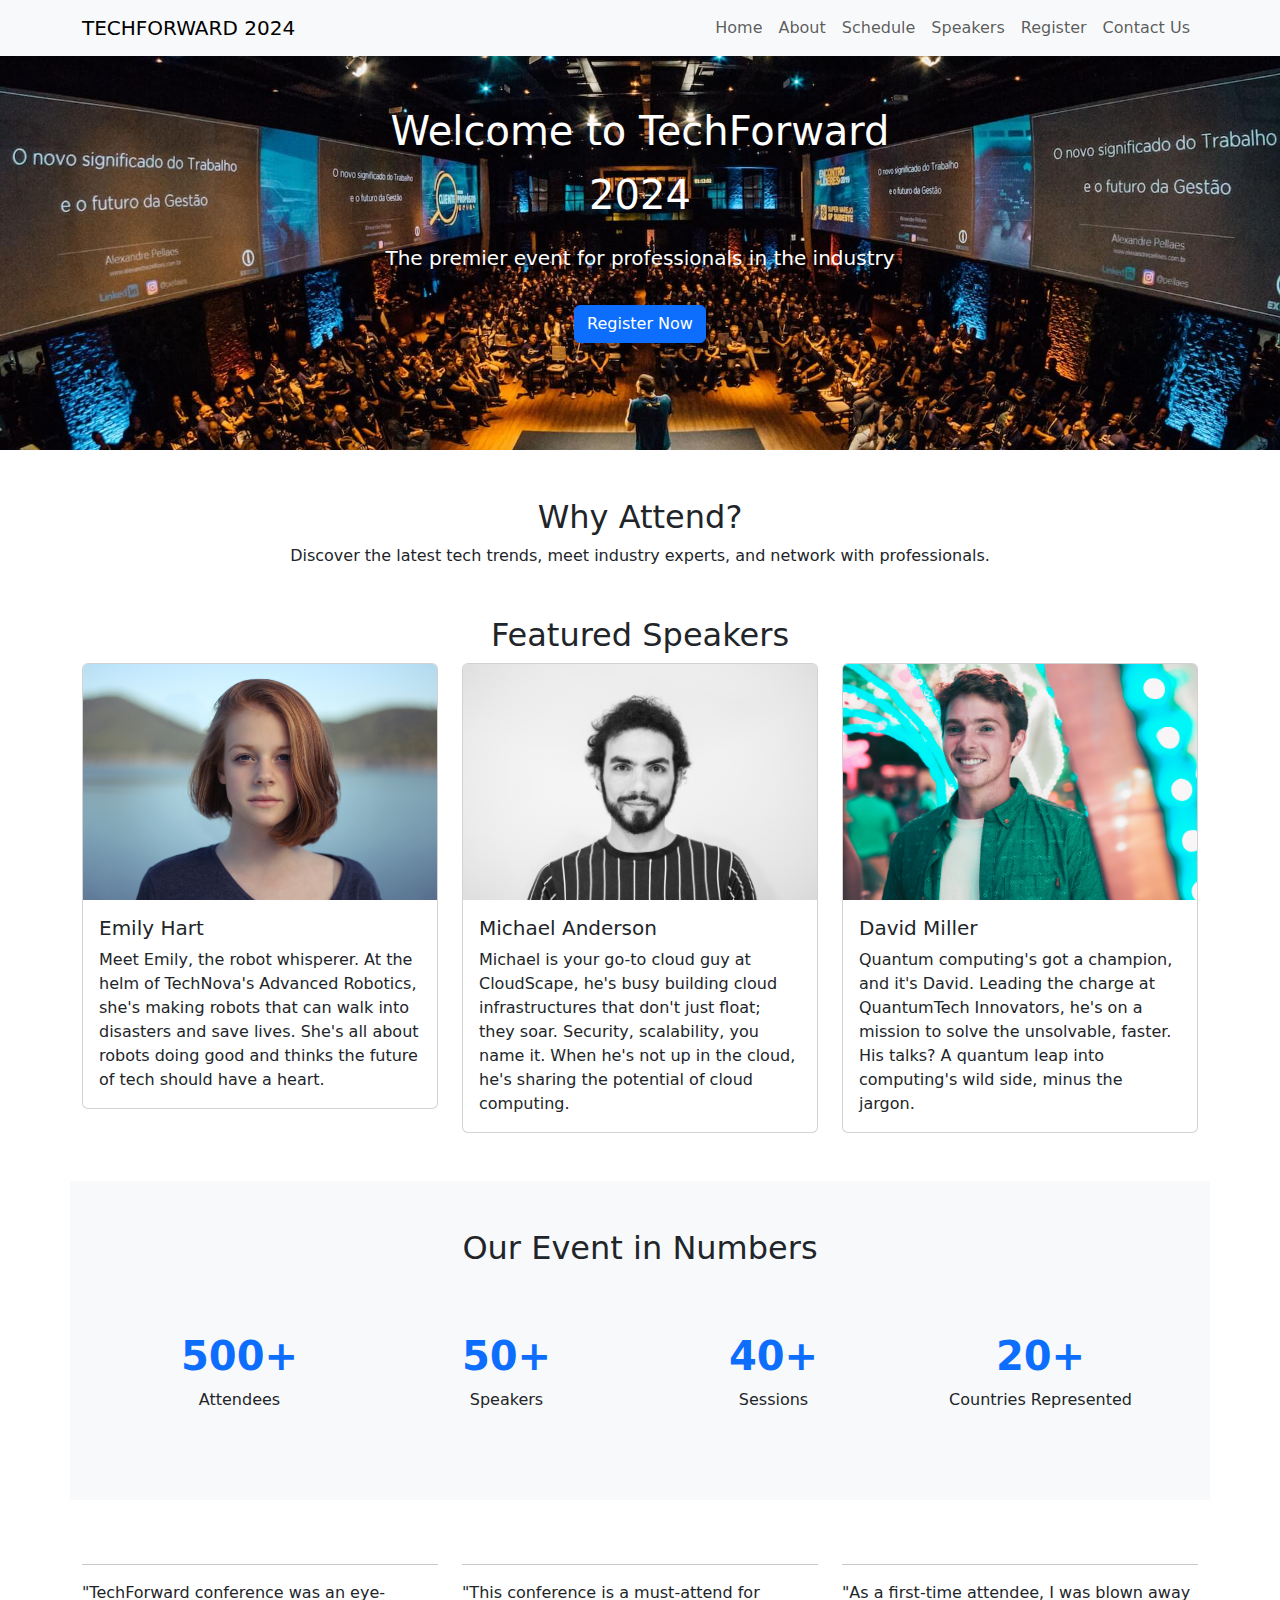
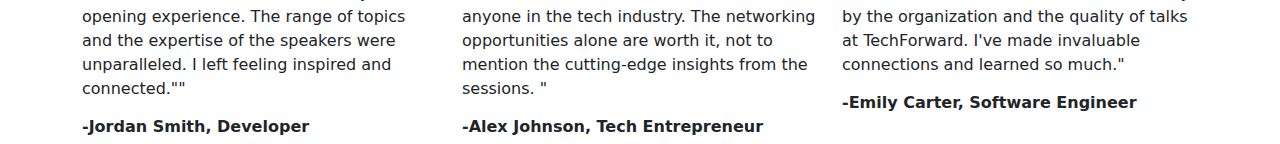
==== index.html @ f4eaa7ef "finished top- half of homepage" ====
<html lang="en">
  <head>
    <meta charset="UTF-8" />
    <meta name="viewport" content="width=device-width, initial-scale=1.0" />
    <title>First Project</title>
    <link rel="stylesheet" href="./style.css" />
    <!-- Bootstrap CSS link -->
    <link
      rel="stylesheet"
      href="https://cdn.jsdelivr.net/npm/bootstrap@5.3.3/dist/css/bootstrap.min.css"
    />
  </head>
  <body>
    <!-- Navigation Bar -->
    <nav class="navbar navbar-expand-lg bg-light position-fixed z-3  w-100">
      <div class="container">
        <a class="navbar-brand text-uppercase" href="index.html">
          TechForward 2024
        </a>
        <button
          class="navbar-toggler"
          type="button"
          data-bs-toggle="collapse"
          data-bs-target="#navbarNav"
          aria-controls="navbarNav"
          aria-expanded="false"
          aria-label="Toggle navigation"
        >
          <span class="navbar-toggler-icon"></span>
        </button>
        <div class="collapse navbar-collapse" id="navbarNav">
          <ul class="navbar-nav ms-auto">
            <li class="nav-item">
              <a class="nav-link text-gray" href="index.html">Home</a>
            </li>
            <li class="nav-item">
              <a class="nav-link" href="about.html">About</a>
            </li>
            <li class="nav-item">
              <a class="nav-link" href="schedule.html">Schedule</a>
            </li>
            <li class="nav-item">
              <a class="nav-link" href="speakers.html">Speakers</a>
            </li>
            <li class="nav-item">
              <a class="nav-link" href="register.html">Register</a>
            </li>
            <li class="nav-item">
              <a class="nav-link" href="contact-us.html">Contact Us</a>
            </li>
          </ul>
        </div>
      </div>
    </nav>

    <!-- Hero Section -->
    <section class="hero-banner">
      <div class="p-5 text-center bg-image rounded-3">
        <div class="text-white">
          <h1 class="mb-3 fw-normal">Welcome to TechForward</h1>
          <h1 class="fw-normal">2024</h1>
          <p class="mt-4 fs-5">
            The premier event for professionals in the industry
          </p>
          <a class="btn btn-primary mt-3" href="register.htlm" role="button">
            Register Now
          </a>
        </div>
      </div>
    </section>
    <!-- Why Attend? Section -->
    <div class="container text-center my-5">
      <h2 class="fw-normal">Why Attend?</h2>
      <p>
        Discover the latest tech trends, meet industry experts, and network with
        professionals.
      </p>
    </div>

    <!-- Featured Speakers -->
    <div class="container my-3">
      <h2 class="text-center fw-normal">Featured Speakers</h2>
      <div class="row">
        <div class="col-md-4">
          <a class="card-link text-decoration-none" href="speaker.html">
            <div class="card">
              <img
                src="./img/person-1.jpg"
                class="card-img-top"
                alt="Emily Hart"
              />
              <div class="card-body">
                <h5 class="card-title">Emily Hart</h5>
                <p class="card-text">
                  Meet Emily, the robot whisperer. At the helm of TechNova's
                  Advanced Robotics, she's making robots that can walk into
                  disasters and save lives. She's all about robots doing good
                  and thinks the future of tech should have a heart.
                </p>
              </div>
            </div>
          </a>
        </div>
        <div class="col-md-4">
          <div class="card">
            <img
              src="./img/person-2.jpg"
              class="card-img-top"
              alt="Michael Anderson"
            />
            <div class="card-body">
              <h5 class="card-title">Michael Anderson</h5>
              <p class="card-text">
                Michael is your go-to cloud guy at CloudScape, he's busy
                building cloud infrastructures that don't just float; they soar.
                Security, scalability, you name it. When he's not up in the
                cloud, he's sharing the potential of cloud computing.
              </p>
            </div>
          </div>
        </div>
        <div class="col-md-4">
          <div class="card">
            <img
              src="./img/person-3.jpg"
              class="card-img-top"
              alt="David Miller"
            />
            <div class="card-body">
              <h5 class="card-title">David Miller</h5>
              <p class="card-text">
                Quantum computing's got a champion, and it's David. Leading the
                charge at QuantumTech Innovators, he's on a mission to solve the
                unsolvable, faster. His talks? A quantum leap into computing's
                wild side, minus the jargon.
              </p>
            </div>
          </div>
        </div>
      </div>
    </div>

    <!-- Event Numbers Section -->
    <div class="container my-5 text-center bg-body-tertiary p-5">
      <h2 class="fw-normal mb-5">Our Event in Numbers</h2>
      <div class="row pb-4 pt-3">
        <div class="col-md-3 col-6">
          <h1 class="text-primary fw-bold">500+</h1>
          <p>Attendees</p>
        </div>
        <div class="col-md-3 col-6">
          <h1 class="text-primary fw-bold">50+</h1>
          <p>Speakers</p>
        </div>
        <div class="col-md-3 col-6">
          <h1 class="text-primary fw-bold">40+</h1>
          <p>Sessions</p>
        </div>
        <div class="col-md-3 col-6">
          <h1 class="text-primary fw-bold">20+</h1>
          <p>Countries Represented</p>
        </div>
      </div>
    </div>

    <!-- What People Are Saying Section-->
    <div class="container">
      <div class="row">
        <div class="col">
          <hr>
          <p>
            "TechForward conference was an eye-opening experience. The range of
            topics and the expertise of the speakers were unparalleled. I left
            feeling inspired and connected.""
          </p>
          <h6 class="fw-bold">-Jordan Smith, Developer</h6>
        </div>
        <div class="col">
          <hr />
          <p>
            "This conference is a must-attend for anyone in the tech industry.
            The networking opportunities alone are worth it, not to mention the
            cutting-edge insights from the sessions. "
          </p>
          <h6 class="fw-bold">-Alex Johnson, Tech Entrepreneur</h6>
        </div>
        <div class="col">
          <hr />
          <p>
            "As a first-time attendee, I was blown away by the organization and
            the quality of talks at TechForward. I've made invaluable
            connections and learned so much."
          </p>
          <h6 class="fw-bold">-Emily Carter, Software Engineer</h6>
        </div>
      </div>
    </div>
    <!-- Bootstrap JS link -->
    <script src="https://cdn.jsdelivr.net/npm/bootstrap@5.3.3/dist/js/bootstrap.bundle.min.js"></script>
  </body>
</html>
---- style.css ----
.hero-banner {
    background-image: url("./img/banner.jpg");
    background-size: cover;
    background-position: center;
    height: 50vh;
    display: flex;
    justify-content: center;
    flex-direction: column;
}

.card {
    transition: transform 0.3s, box-shadow 0.3s;
}

.card:hover {
    transform: translateY(-5px);
    box-shadow: 0 4px 8px rgba(0, 0, 0, 0.3);
}

.card:hover .card-body {
    color: rgb(20, 110, 206);
}
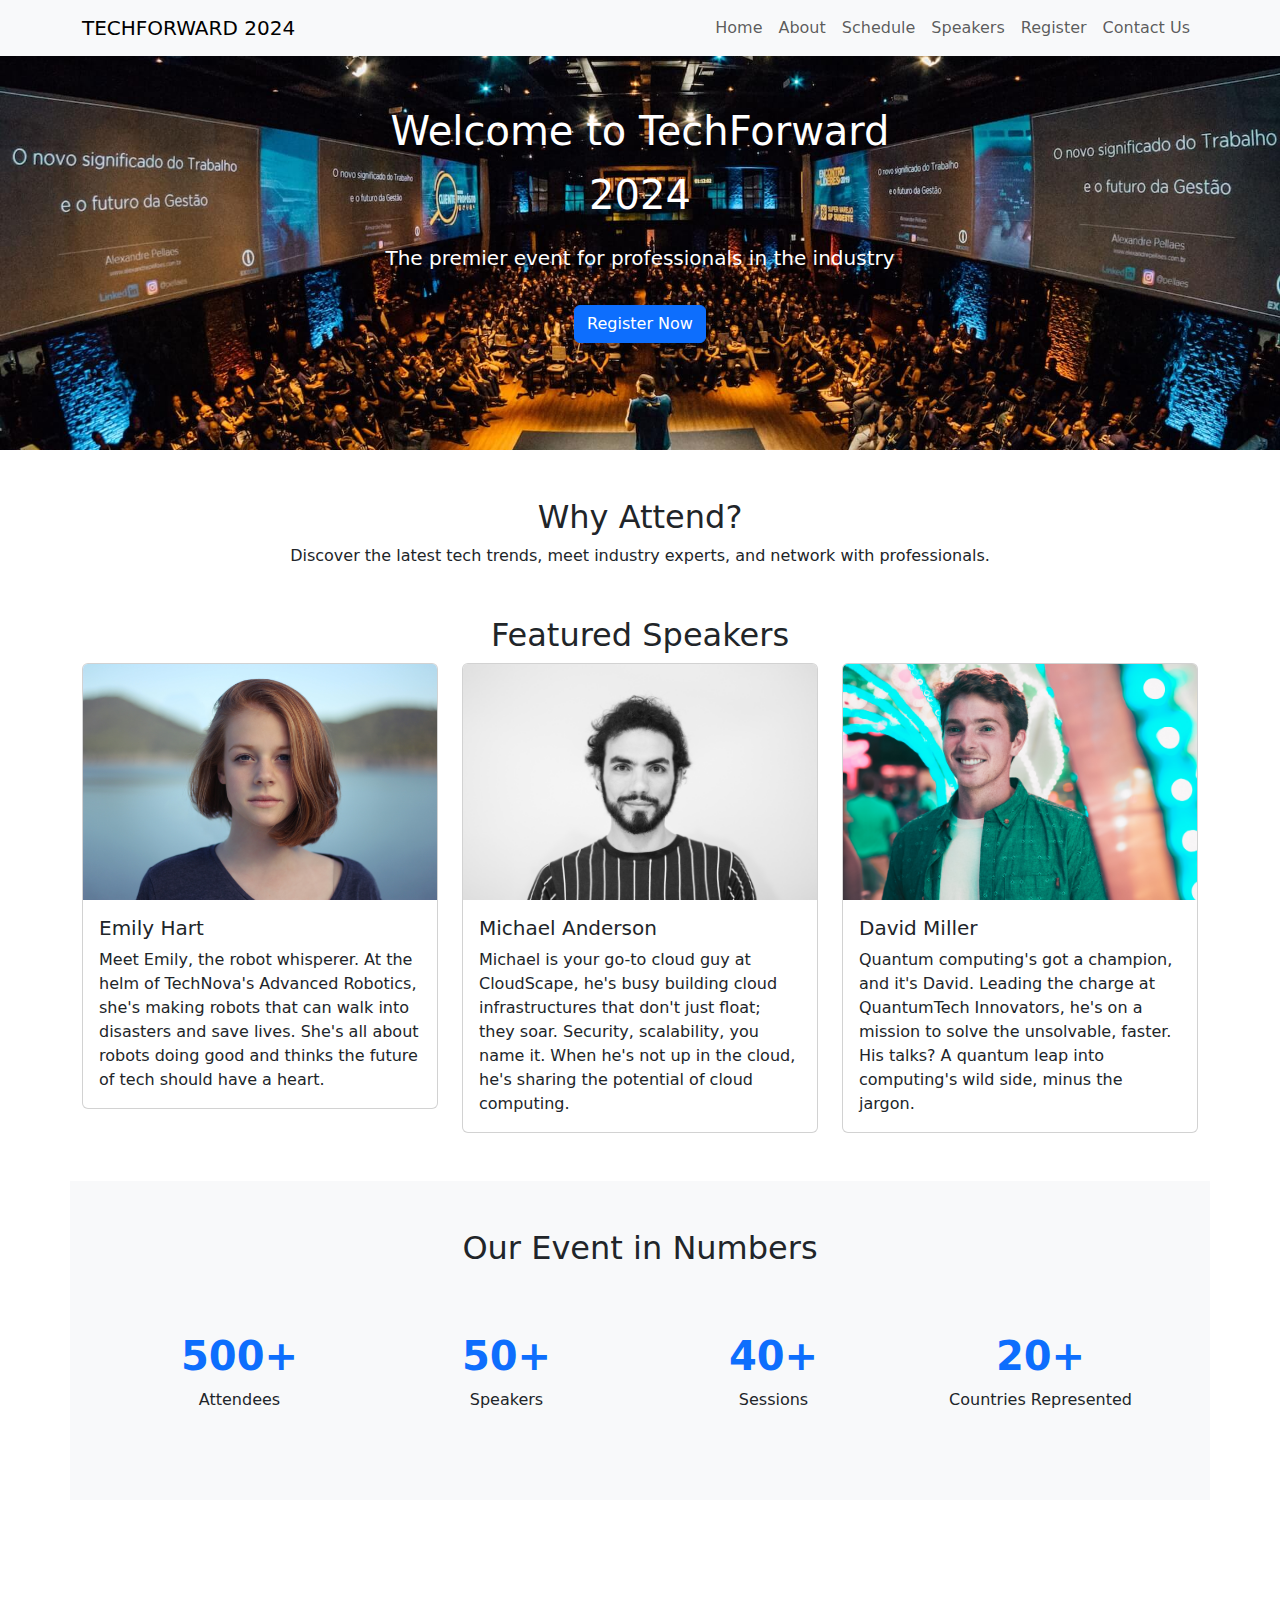
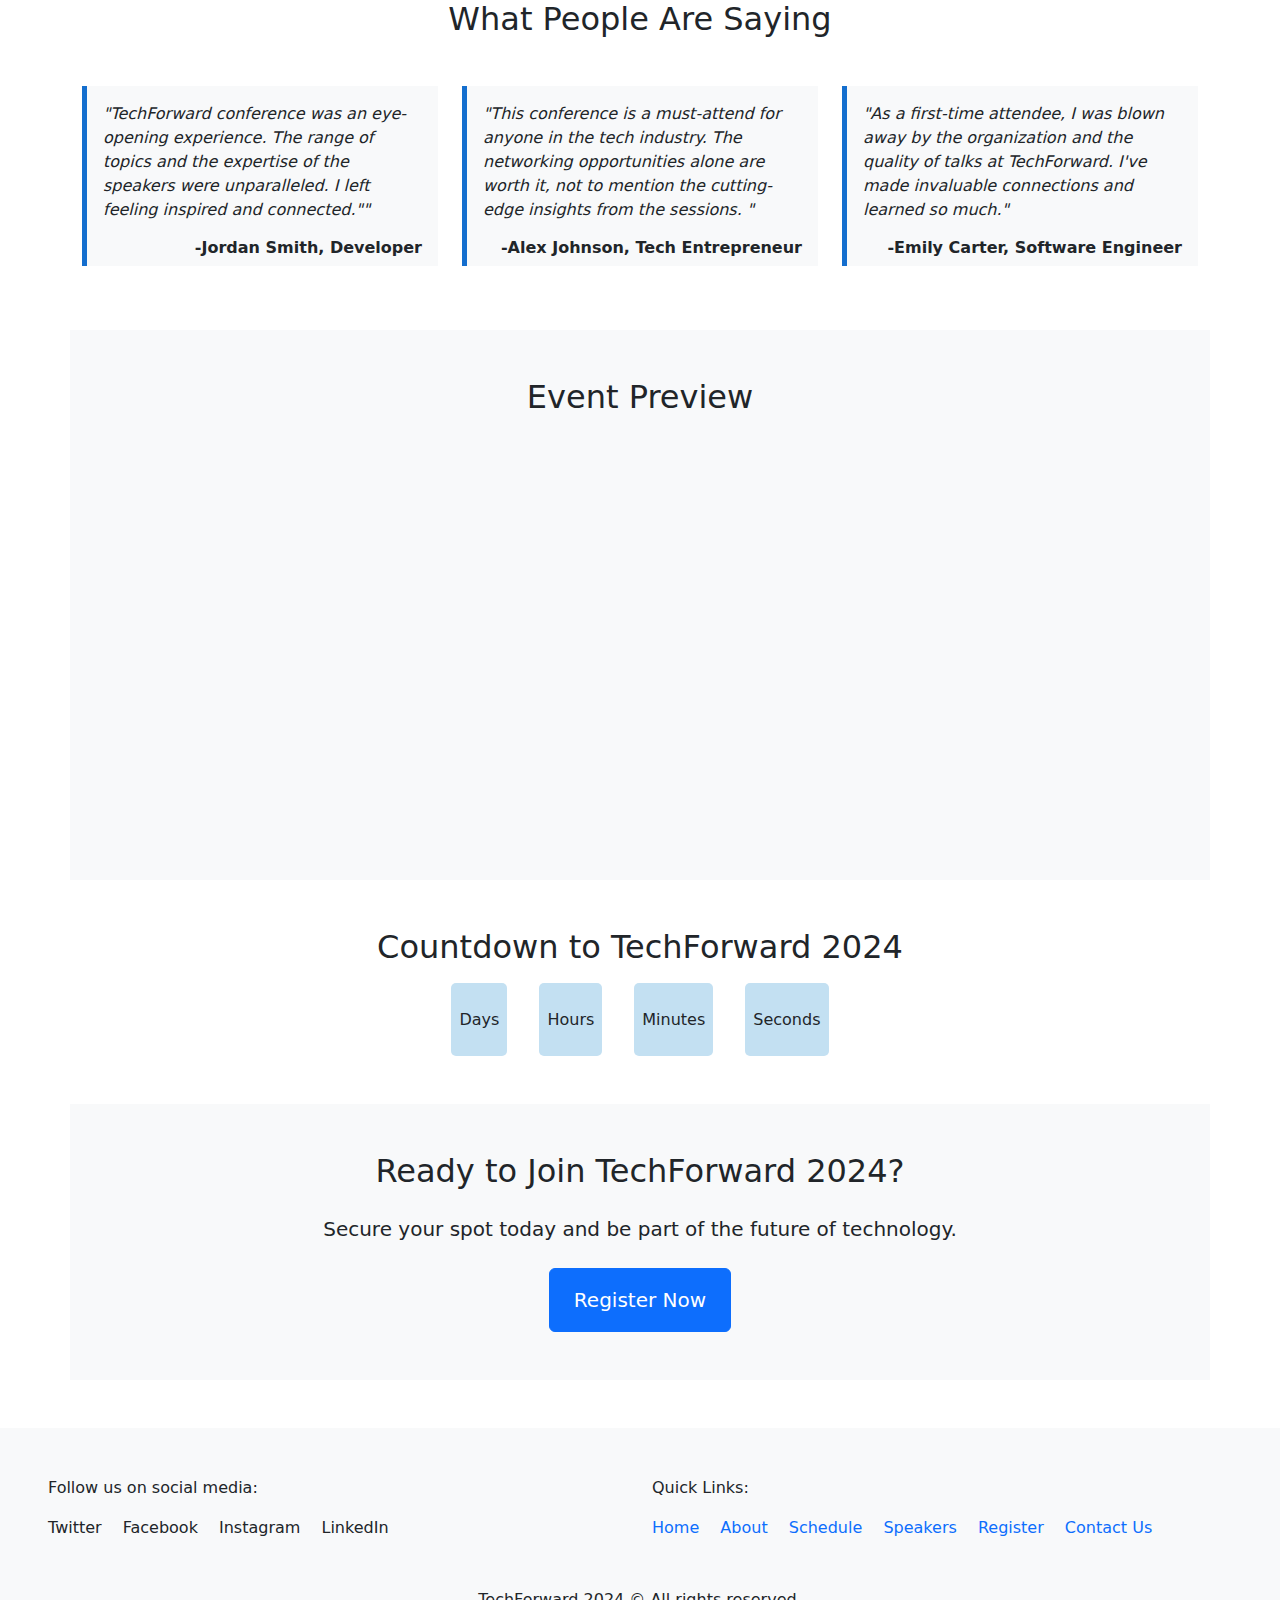
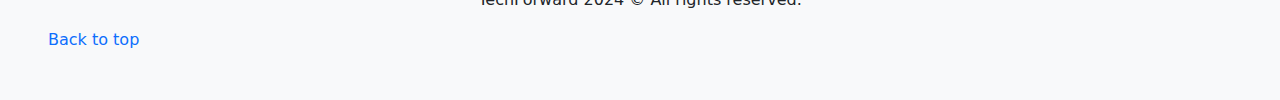
==== commit fb61adda: "almost done with home-page" ====
--- a/index.html
+++ b/index.html
@@ -9,10 +9,18 @@
       rel="stylesheet"
       href="https://cdn.jsdelivr.net/npm/bootstrap@5.3.3/dist/css/bootstrap.min.css"
     />
+    <!-- Font Awesome -->
+    <link
+      rel="stylesheet"
+      href="https://cdnjs.cloudflare.com/ajax/libs/font-awesome/6.5.1/css/all.min.css"
+      integrity="sha512-DTOQO9RWCH3ppGqcWaEA1BIZOC6xxalwEsw9c2QQeAIftl+Vegovlnee1c9QX4TctnWMn13TZye+giMm8e2LwA=="
+      crossorigin="anonymous"
+      referrerpolicy="no-referrer"
+    />
   </head>
   <body>
     <!-- Navigation Bar -->
-    <nav class="navbar navbar-expand-lg bg-light position-fixed z-3  w-100">
+    <nav class="navbar navbar-expand-lg bg-light position-fixed z-3 w-100">
       <div class="container">
         <a class="navbar-brand text-uppercase" href="index.html">
           TechForward 2024
@@ -77,7 +85,7 @@
       </p>
     </div>
 
-    <!-- Featured Speakers -->
+    <!-- Featured Speakers Section -->
     <div class="container my-3">
       <h2 class="text-center fw-normal">Featured Speakers</h2>
       <div class="row">
@@ -102,40 +110,45 @@
           </a>
         </div>
         <div class="col-md-4">
-          <div class="card">
-            <img
-              src="./img/person-2.jpg"
-              class="card-img-top"
-              alt="Michael Anderson"
-            />
-            <div class="card-body">
-              <h5 class="card-title">Michael Anderson</h5>
-              <p class="card-text">
-                Michael is your go-to cloud guy at CloudScape, he's busy
-                building cloud infrastructures that don't just float; they soar.
-                Security, scalability, you name it. When he's not up in the
-                cloud, he's sharing the potential of cloud computing.
-              </p>
-            </div>
-          </div>
-        </div>
+          <a class="card-link text-decoration-none" href="speaker.html">
+            <div class="card">
+              <img
+                src="./img/person-2.jpg"
+                class="card-img-top"
+                alt="Michael Anderson"
+              />
+              <div class="card-body">
+                <h5 class="card-title">Michael Anderson</h5>
+                <p class="card-text">
+                  Michael is your go-to cloud guy at CloudScape, he's busy
+                  building cloud infrastructures that don't just float; they
+                  soar. Security, scalability, you name it. When he's not up in
+                  the cloud, he's sharing the potential of cloud computing.
+                </p>
+              </div>
+            </div>
+          </a>
+        </div>
+
         <div class="col-md-4">
-          <div class="card">
-            <img
-              src="./img/person-3.jpg"
-              class="card-img-top"
-              alt="David Miller"
-            />
-            <div class="card-body">
-              <h5 class="card-title">David Miller</h5>
-              <p class="card-text">
-                Quantum computing's got a champion, and it's David. Leading the
-                charge at QuantumTech Innovators, he's on a mission to solve the
-                unsolvable, faster. His talks? A quantum leap into computing's
-                wild side, minus the jargon.
-              </p>
-            </div>
-          </div>
+          <a class="card-link text-decoration-none" href="speaker.html">
+            <div class="card">
+              <img
+                src="./img/person-3.jpg"
+                class="card-img-top"
+                alt="David Miller"
+              />
+              <div class="card-body">
+                <h5 class="card-title">David Miller</h5>
+                <p class="card-text">
+                  Quantum computing's got a champion, and it's David. Leading
+                  the charge at QuantumTech Innovators, he's on a mission to
+                  solve the unsolvable, faster. His talks? A quantum leap into
+                  computing's wild side, minus the jargon.
+                </p>
+              </div>
+            </div>
+          </a>
         </div>
       </div>
     </div>
@@ -164,36 +177,164 @@
     </div>
 
     <!-- What People Are Saying Section-->
-    <div class="container">
+    <div class="container pt-1">
+      <h2 class="fw-normal text-center my-5">What People Are Saying</h2>
       <div class="row">
-        <div class="col">
-          <hr>
-          <p>
-            "TechForward conference was an eye-opening experience. The range of
-            topics and the expertise of the speakers were unparalleled. I left
-            feeling inspired and connected.""
-          </p>
-          <h6 class="fw-bold">-Jordan Smith, Developer</h6>
-        </div>
-        <div class="col">
-          <hr />
-          <p>
-            "This conference is a must-attend for anyone in the tech industry.
-            The networking opportunities alone are worth it, not to mention the
-            cutting-edge insights from the sessions. "
-          </p>
-          <h6 class="fw-bold">-Alex Johnson, Tech Entrepreneur</h6>
-        </div>
-        <div class="col">
-          <hr />
-          <p>
-            "As a first-time attendee, I was blown away by the organization and
-            the quality of talks at TechForward. I've made invaluable
-            connections and learned so much."
-          </p>
-          <h6 class="fw-bold">-Emily Carter, Software Engineer</h6>
-        </div>
-      </div>
+        <div class="col-md-4 col-12">
+          <div class="quote bg-body-tertiary">
+            <p class="fst-italic">
+              "TechForward conference was an eye-opening experience. The range
+              of topics and the expertise of the speakers were unparalleled. I
+              left feeling inspired and connected.""
+            </p>
+            <h6 class="fw-bold text-end">-Jordan Smith, Developer</h6>
+          </div>
+        </div>
+        <div class="col-md-4 col-12">
+          <div class="quote bg-body-tertiary">
+            <p class="fst-italic">
+              "This conference is a must-attend for anyone in the tech industry.
+              The networking opportunities alone are worth it, not to mention
+              the cutting-edge insights from the sessions. "
+            </p>
+            <h6 class="fw-bold text-end">-Alex Johnson, Tech Entrepreneur</h6>
+          </div>
+        </div>
+        <div class="col-md-4 col-12">
+          <div class="quote bg-body-tertiary">
+            <p class="fst-italic">
+              "As a first-time attendee, I was blown away by the organization
+              and the quality of talks at TechForward. I've made invaluable
+              connections and learned so much."
+            </p>
+            <h6 class="fw-bold text-end">-Emily Carter, Software Engineer</h6>
+          </div>
+        </div>
+      </div>
+    </div>
+
+    <!-- Event Preview -->
+    <div class="container text-center my-5 bg-body-tertiary p-5">
+      <h2 class="fw-normal pb-2">Event Preview</h2>
+      <div
+        class="embed-responsive embed-responsive-16by9 mx-auto"
+        style="max-width: 1200px"
+      >
+        <iframe
+          class="embed-responsive-item rounded"
+          src="https://www.youtube.com/embed/k4xBNPMRD6M?si=sUwfqKaKVP0R_sYX"
+          title="YouTube video player"
+          frameborder="0"
+          allow="accelerometer; autoplay; clipboard-write; encrypted-media; gyroscope; picture-in-picture; web-share"
+          allowfullscreen
+        ></iframe>
+      </div>
+    </div>
+
+    <!-- Countdown Section  -->
+    <div class="container text-center my-5">
+      <h2 class="fw-normal pb-2">Countdown to TechForward 2024</h2>
+
+      <div id="countdown" class="d-flex justify-content-center">
+        <div class="timer timer-bg-light">
+          <span id="days" class="badge text-primary fs-4"> </span>
+          <p class="timer-name">Days</p>
+        </div>
+        <div class="timer timer-bg-light">
+          <span id="hours" class="badge text-primary fs-4"> </span>
+          <p class="timer-name">Hours</p>
+        </div>
+        <div class="timer timer-bg-light">
+          <span id="minutes" class="badge text-primary fs-4"> </span>
+          <p class="timer-name">Minutes</p>
+        </div>
+        <div class="timer timer-bg-light">
+          <span id="seconds" class="badge text-primary fs-4"> </span>
+          <p class="timer-name">Seconds</p>
+        </div>
+      </div>
+
+      <script>
+        var countDownDate = new Date("April 1, 2024 00:00:00").getTime();
+
+        // Update the count down every 1 second
+        var x = setInterval(function () {
+          // Get today's date and time
+          var now = new Date().getTime();
+
+          // Find the distance between now and the count down date
+          var distance = countDownDate - now;
+
+          // Calculate days, hours, minutes, and seconds
+          var days = Math.floor(distance / (1000 * 60 * 60 * 24));
+          var hours = Math.floor(
+            (distance % (1000 * 60 * 60 * 24)) / (1000 * 60 * 60)
+          );
+          var minutes = Math.floor((distance % (1000 * 60 * 60)) / (1000 * 60));
+          var seconds = Math.floor((distance % (1000 * 60)) / 1000);
+
+          // Display the countdown
+          document.getElementById("days").innerHTML = days;
+          document.getElementById("hours").innerHTML = hours;
+          document.getElementById("minutes").innerHTML = minutes;
+          document.getElementById("seconds").innerHTML = seconds;
+
+          if (distance < 0) {
+            clearInterval(x);
+            document.getElementById("countdown").innerHTML = "EXPIRED";
+          }
+        }, 1000);
+      </script>
+    </div>
+
+    <!-- Register Section -->
+    <div class="container text-center bg-body-tertiary py-5 my-5">
+      <h2 class="fw-normal">Ready to Join TechForward 2024?</h2>
+      <p class="m-2 p-3 fs-5">
+        Secure your spot today and be part of the future of technology.
+      </p>
+      <a class="btn btn-primary px-4 py-3 fs-5" href="register.html">
+        Register Now
+      </a>
+    </div>
+
+    <!-- Footer -->
+    <div class="container-fluid bg-body-tertiary p-5">
+      <div class="row">
+        <div class="col-md-6">
+          <div class="row">
+            <div class="col">
+              <p class="fw-lighter">Follow us on social media:</p>
+            </div>
+          </div>
+          <div class="row">
+            <div class="col">
+              <i class="fa-brands fa-twitter"></i>Twitter
+              <i class="fa-brands fa-facebook p-2"></i>Facebook
+              <i class="fa-brands fa-instagram p-2"></i>Instagram
+              <i class="fa-brands fa-linkedin p-2" ></i>LinkedIn
+            </div>
+          </div>
+        </div>
+        <div class="col-md-6 ">
+          <p class="fw-lighter ">Quick Links:</p>
+          <a class="text-decoration-none" href="index.html">Home</a>
+          <a class="text-decoration-none p-3" href="about.html">About</a>
+          <a class="text-decoration-none" href="schedule.html">Schedule</a>
+          <a class="text-decoration-none p-3" href="speakers.html">Speakers</a>
+          <a class="text-decoration-none" href="register.html">Register</a>
+          <a class="text-decoration-none p-3" href="contact-us.html">Contact Us</a>
+        </div>
+      </div>
+      
+      <div class="row">
+        <div class="col-md-12">
+            <p class="text-center pt-5 fw-lighter">TechForward 2024 © All rights reserved.</p>
+        </div>
+      </div>
+      
+            <a class="text-right text-decoration-none" href="index.html">Back to top</a>
+        
     </div>
     <!-- Bootstrap JS link -->
     <script src="https://cdn.jsdelivr.net/npm/bootstrap@5.3.3/dist/js/bootstrap.bundle.min.js"></script>
--- a/style.css
+++ b/style.css
@@ -1,3 +1,4 @@
+
 .hero-banner {
     background-image: url("./img/banner.jpg");
     background-size: cover;
@@ -7,7 +8,7 @@
     justify-content: center;
     flex-direction: column;
 }
-
+/* Featured Speakers */
 .card {
     transition: transform 0.3s, box-shadow 0.3s;
 }
@@ -19,4 +20,48 @@
 
 .card:hover .card-body {
     color: rgb(20, 110, 206);
-}+}
+/* What People Are Saying Section */
+.quote {
+    border-left: 5px solid rgb(20, 110, 206);
+    height: 20vh;
+    padding: 1rem;
+    margin-bottom: 1rem;
+}
+/* Event Preview Responsiveness */
+@media (min-width: 768px) {
+    .embed-responsive iframe {
+      width: 60%;
+      height: 400px;
+    }
+  }
+  
+  @media (max-width: 767px) {
+    .embed-responsive iframe {
+      width: 100%;
+      height: 200px;
+    }
+  }
+/* Countdown */
+.timer {
+    margin: 0 1rem;
+    animation: pulse 2s infinite; /* Adjust the duration as needed */
+}
+
+.timer-bg-light {
+    background-color: #c3e0f2	;
+    padding: 8px;
+    border-radius: 5px;
+}
+
+@keyframes pulse {
+    0% {
+        transform: scale(1);
+    }
+    50% {
+        transform: scale(1.1);
+    }
+    100% {
+        transform: scale(1);
+    }
+}
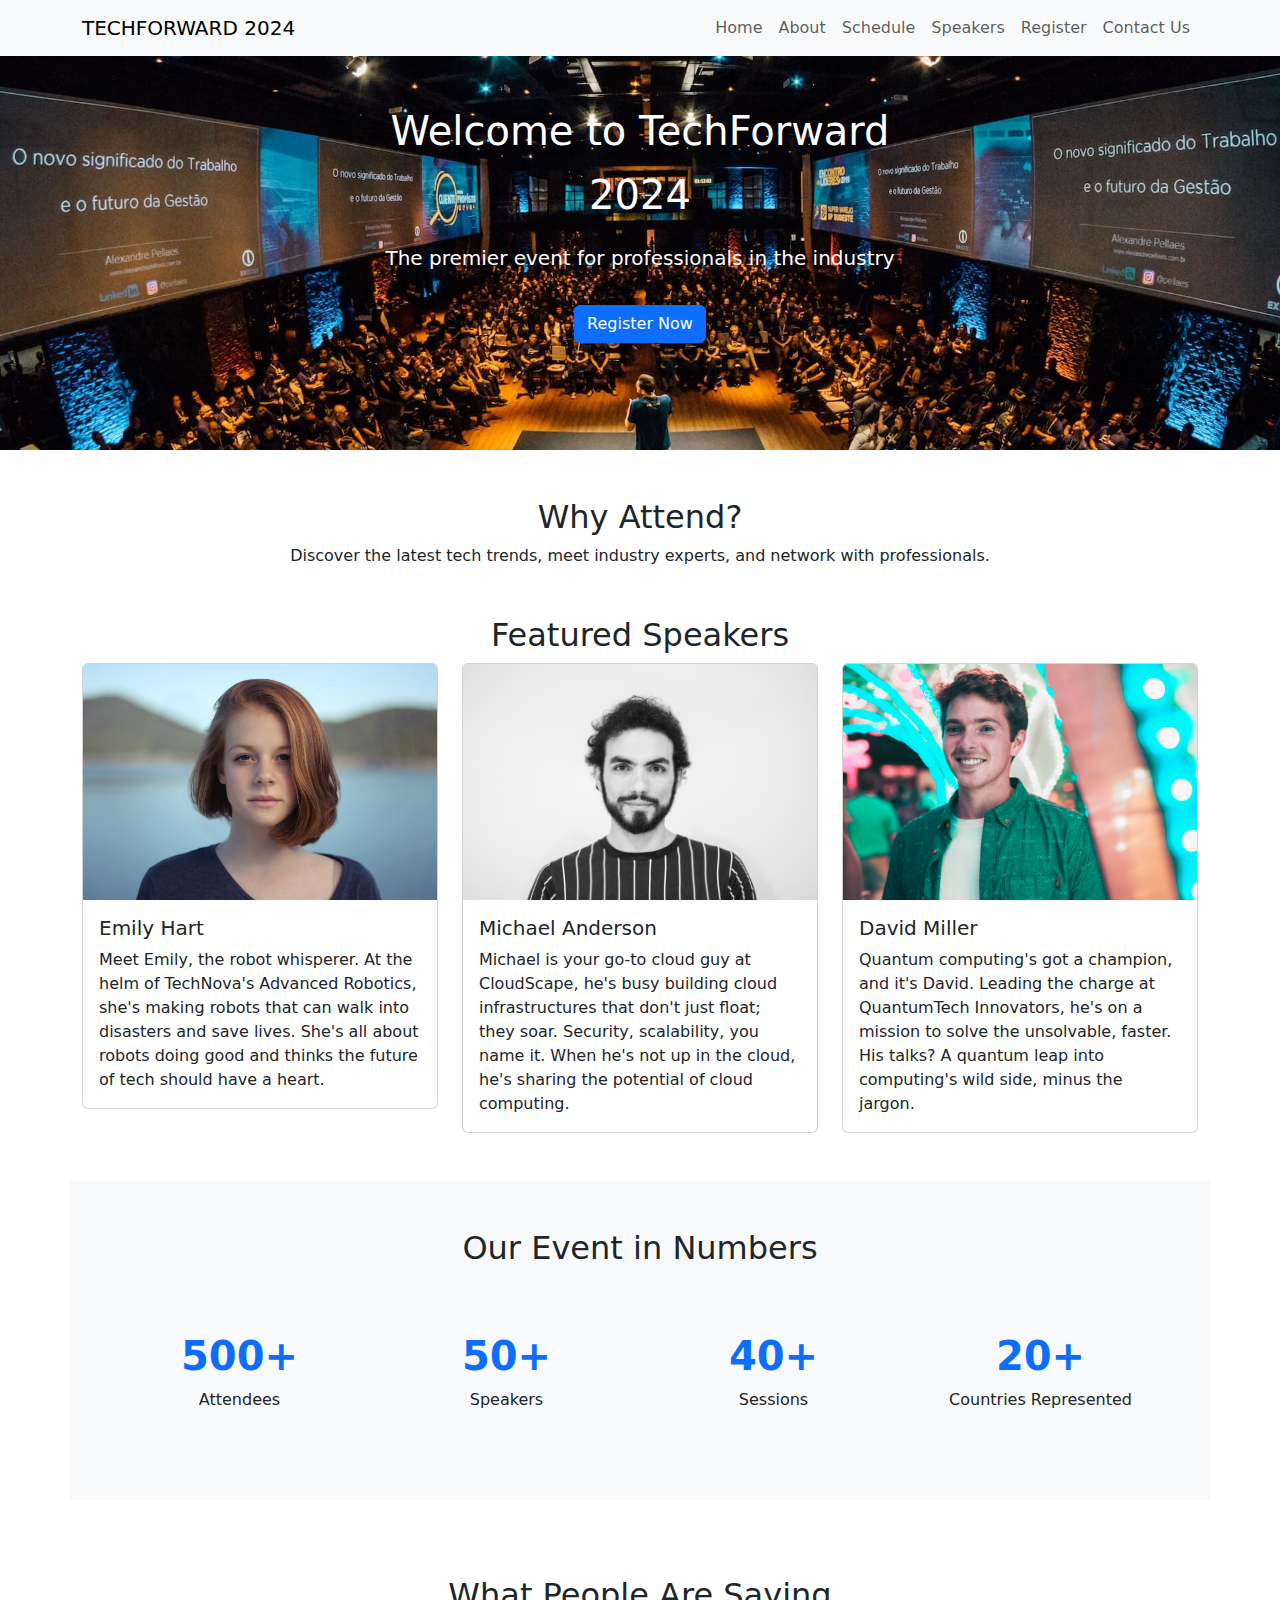
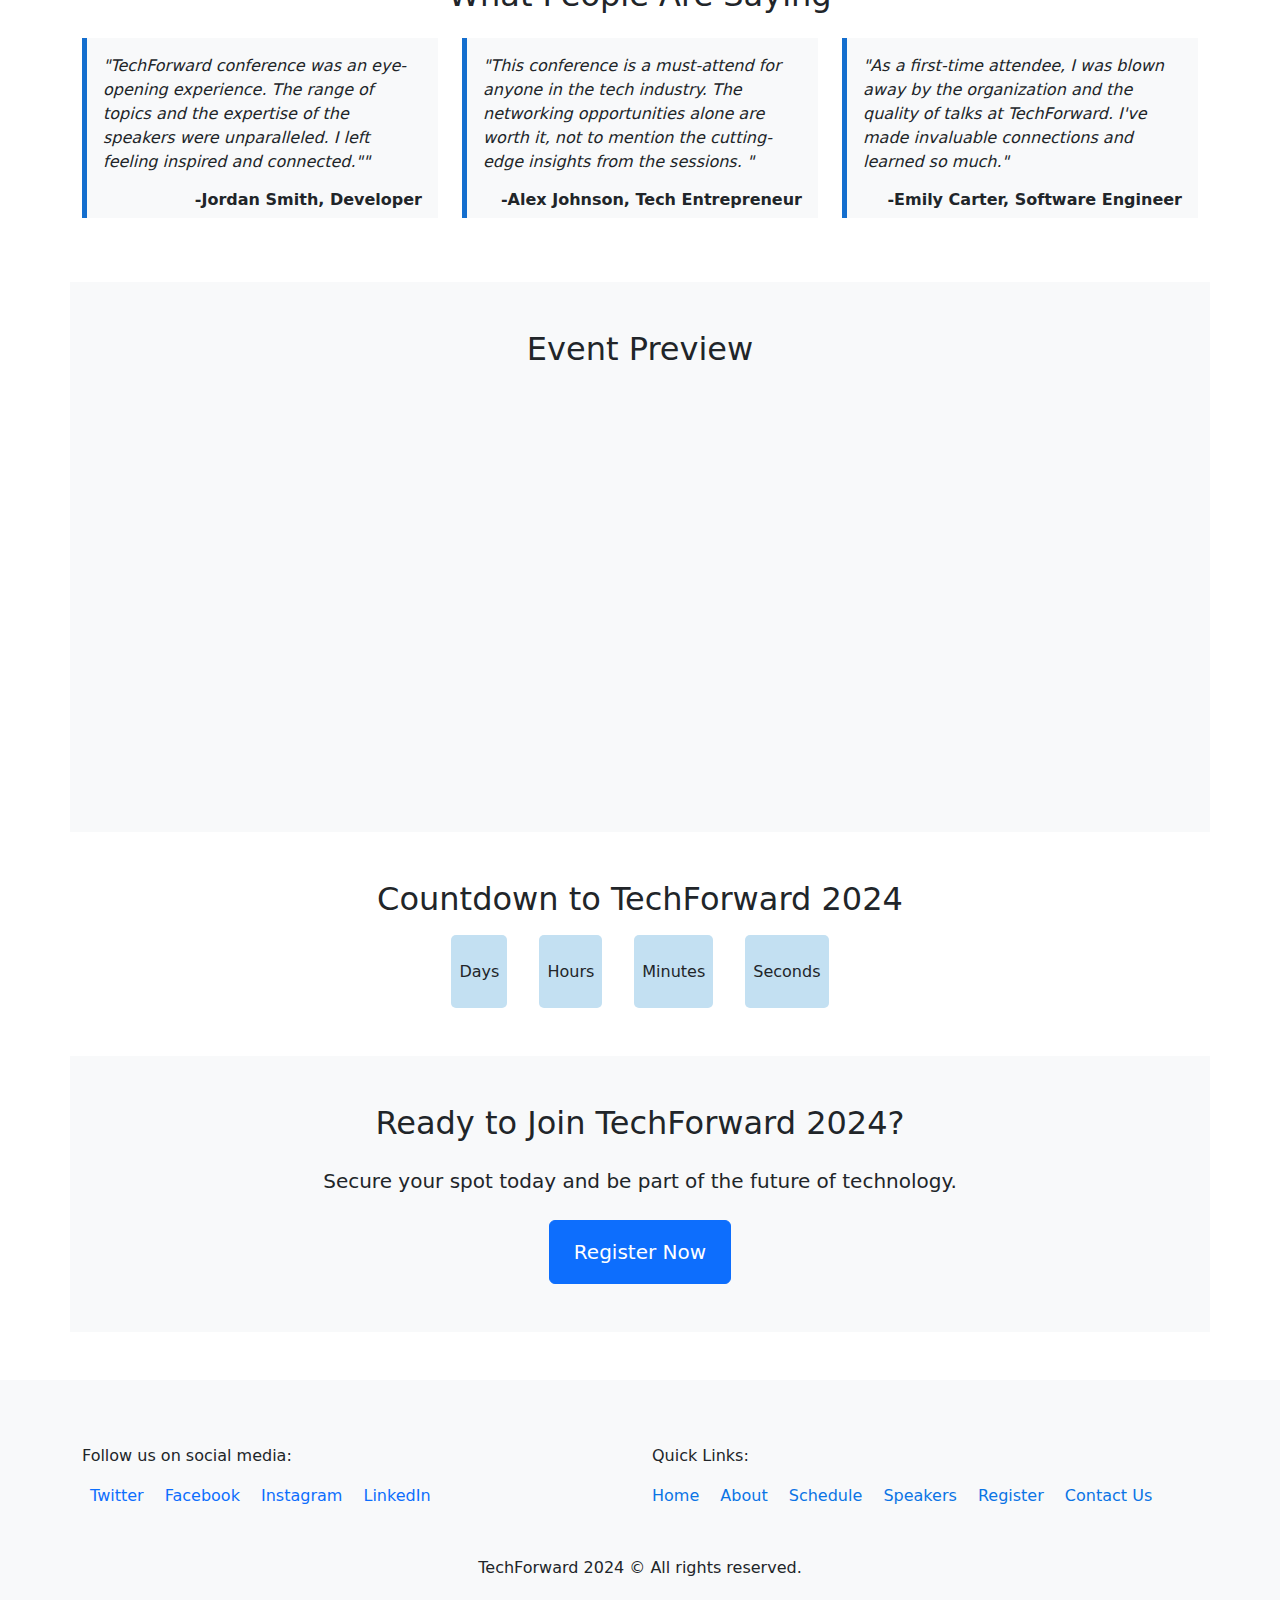
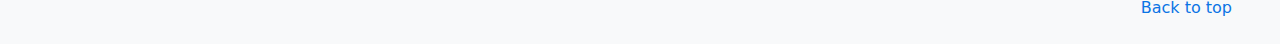
==== commit 22b88a95: "done with home-page" ====
--- a/index.html
+++ b/index.html
@@ -178,7 +178,7 @@
 
     <!-- What People Are Saying Section-->
     <div class="container pt-1">
-      <h2 class="fw-normal text-center my-5">What People Are Saying</h2>
+      <h2 class="fw-normal text-center my-4">What People Are Saying</h2>
       <div class="row">
         <div class="col-md-4 col-12">
           <div class="quote bg-body-tertiary">
@@ -299,43 +299,54 @@
     </div>
 
     <!-- Footer -->
-    <div class="container-fluid bg-body-tertiary p-5">
+<div class="container-fluid bg-body-tertiary p-5">
+    <div class="container">
       <div class="row">
         <div class="col-md-6">
           <div class="row">
             <div class="col">
-              <p class="fw-lighter">Follow us on social media:</p>
+              <p class="fw-lighter mt-3">Follow us on social media:</p>
             </div>
           </div>
           <div class="row">
             <div class="col">
-              <i class="fa-brands fa-twitter"></i>Twitter
-              <i class="fa-brands fa-facebook p-2"></i>Facebook
-              <i class="fa-brands fa-instagram p-2"></i>Instagram
-              <i class="fa-brands fa-linkedin p-2" ></i>LinkedIn
-            </div>
-          </div>
-        </div>
-        <div class="col-md-6 ">
-          <p class="fw-lighter ">Quick Links:</p>
-          <a class="text-decoration-none" href="index.html">Home</a>
-          <a class="text-decoration-none p-3" href="about.html">About</a>
-          <a class="text-decoration-none" href="schedule.html">Schedule</a>
-          <a class="text-decoration-none p-3" href="speakers.html">Speakers</a>
-          <a class="text-decoration-none" href="register.html">Register</a>
-          <a class="text-decoration-none p-3" href="contact-us.html">Contact Us</a>
-        </div>
-      </div>
-      
-      <div class="row">
-        <div class="col-md-12">
-            <p class="text-center pt-5 fw-lighter">TechForward 2024 © All rights reserved.</p>
-        </div>
-      </div>
-      
-            <a class="text-right text-decoration-none" href="index.html">Back to top</a>
-        
-    </div>
+              <a class="text-decoration-none m-2" href="https://twitter.com" class="social-link" target="_blank">
+                <i  class="fa-brands fa-twitter"></i> Twitter
+              </a>
+              <a class="text-decoration-none m-2" href="https://facebook.com" class="social-link" target="_blank">
+                <i class="fa-brands fa-square-facebook"></i> Facebook
+              </a>
+              <a class="text-decoration-none m-2" href="https://instagram.com" class="social-link" target="_blank">
+                <i class="fa-brands fa-instagram"></i> Instagram
+              </a>
+              <a class="text-decoration-none m-2" href="https://linkedin.com" class="social-link" target="_blank">
+                <i class="fa-brands fa-linkedin "></i> LinkedIn
+              </a>
+            </div>
+          </div>
+        </div>
+        <div class="col-md-6">
+          <p class="fw-lighter mt-3">Quick Links:</p>
+          <a class="text-decoration-none quick-link" href="index.html">Home</a>
+          <a class="text-decoration-none p-3 quick-link" href="about.html">About</a>
+          <a class="text-decoration-none quick-link" href="schedule.html">Schedule</a>
+          <a class="text-decoration-none p-3 quick-link" href="speakers.html">Speakers</a>
+          <a class="text-decoration-none quick-link" href="register.html">Register</a>
+          <a class="text-decoration-none p-3 quick-link" href="contact-us.html">Contact Us</a>
+        </div>
+      </div>
+    </div>
+    <div class="row">
+      <div class="col-md-12">
+        <p class="text-center pt-5 fw-lighter">
+          TechForward 2024 © All rights reserved.
+        </p>
+      </div>
+    </div>
+  
+    <a class="ms-auto text-decoration-none float-end quick-link" href="#">Back to top</a>
+  </div>
+  
     <!-- Bootstrap JS link -->
     <script src="https://cdn.jsdelivr.net/npm/bootstrap@5.3.3/dist/js/bootstrap.bundle.min.js"></script>
   </body>
--- a/style.css
+++ b/style.css
@@ -65,3 +65,7 @@
         transform: scale(1);
     }
 }
+/* Social Media links color */
+.social-link, .quick-link {
+    color: rgb(11, 116, 229);
+  }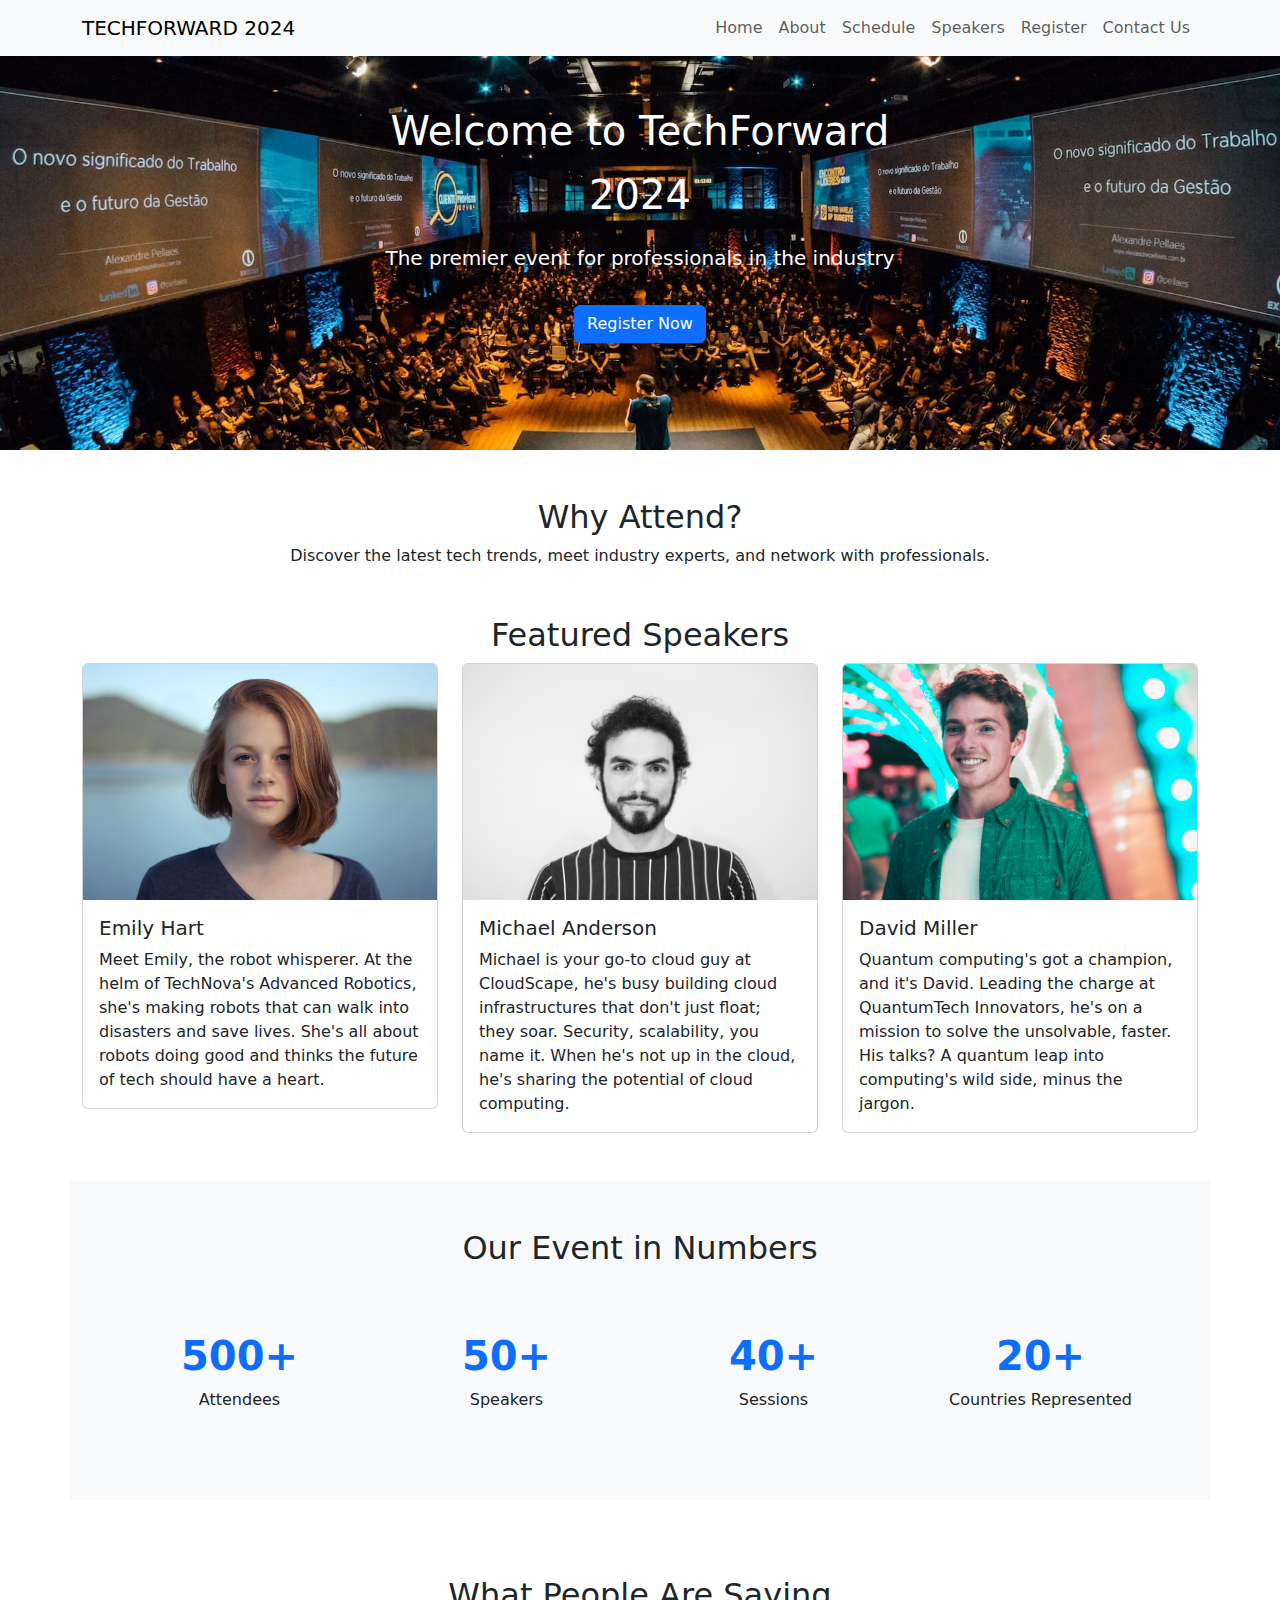
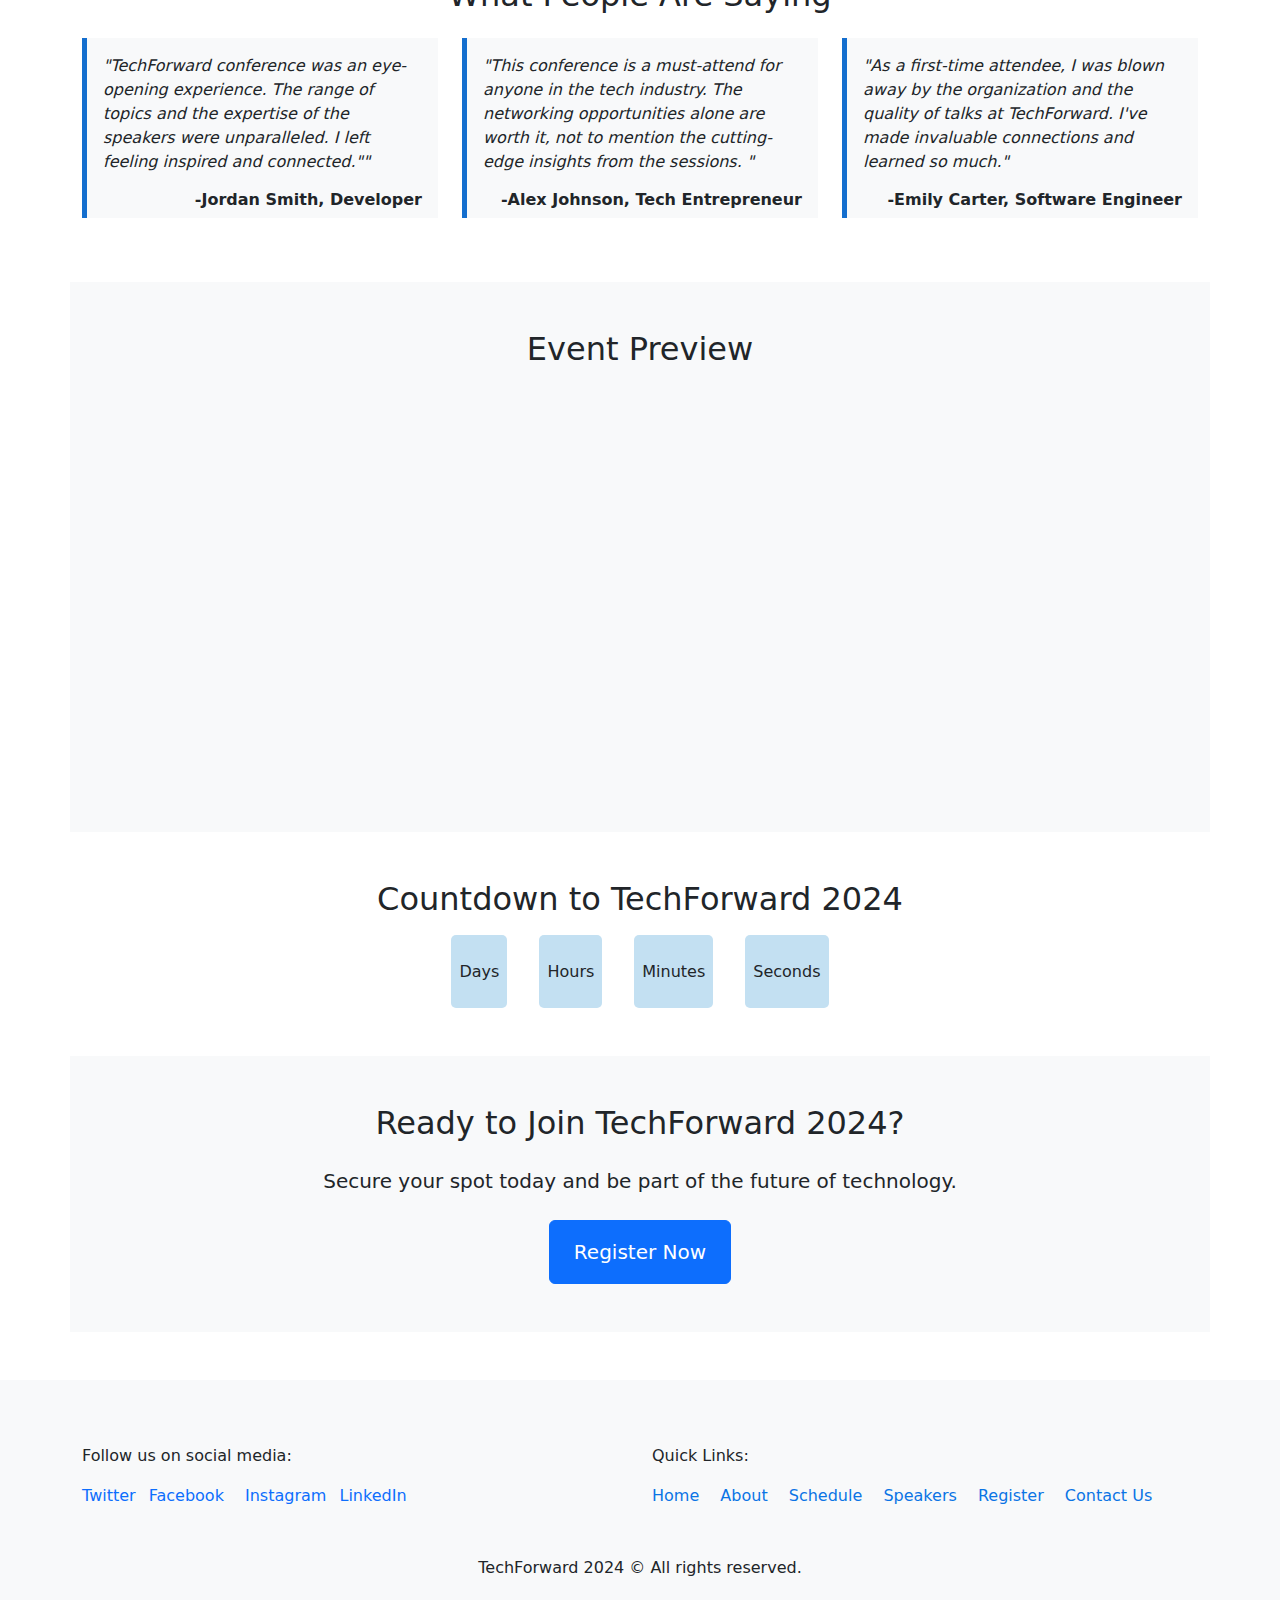
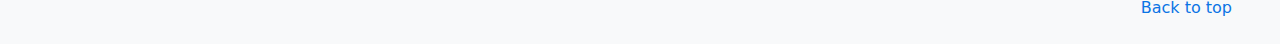
==== commit 3368d091: "made the structure for the table" ====
--- a/index.html
+++ b/index.html
@@ -310,7 +310,7 @@
           </div>
           <div class="row">
             <div class="col">
-              <a class="text-decoration-none m-2" href="https://twitter.com" class="social-link" target="_blank">
+              <a class="text-decoration-none" href="https://twitter.com" class="social-link" target="_blank">
                 <i  class="fa-brands fa-twitter"></i> Twitter
               </a>
               <a class="text-decoration-none m-2" href="https://facebook.com" class="social-link" target="_blank">
@@ -319,7 +319,7 @@
               <a class="text-decoration-none m-2" href="https://instagram.com" class="social-link" target="_blank">
                 <i class="fa-brands fa-instagram"></i> Instagram
               </a>
-              <a class="text-decoration-none m-2" href="https://linkedin.com" class="social-link" target="_blank">
+              <a class="text-decoration-none" href="https://linkedin.com" class="social-link" target="_blank">
                 <i class="fa-brands fa-linkedin "></i> LinkedIn
               </a>
             </div>
@@ -346,7 +346,7 @@
   
     <a class="ms-auto text-decoration-none float-end quick-link" href="#">Back to top</a>
   </div>
-  
+
     <!-- Bootstrap JS link -->
     <script src="https://cdn.jsdelivr.net/npm/bootstrap@5.3.3/dist/js/bootstrap.bundle.min.js"></script>
   </body>
